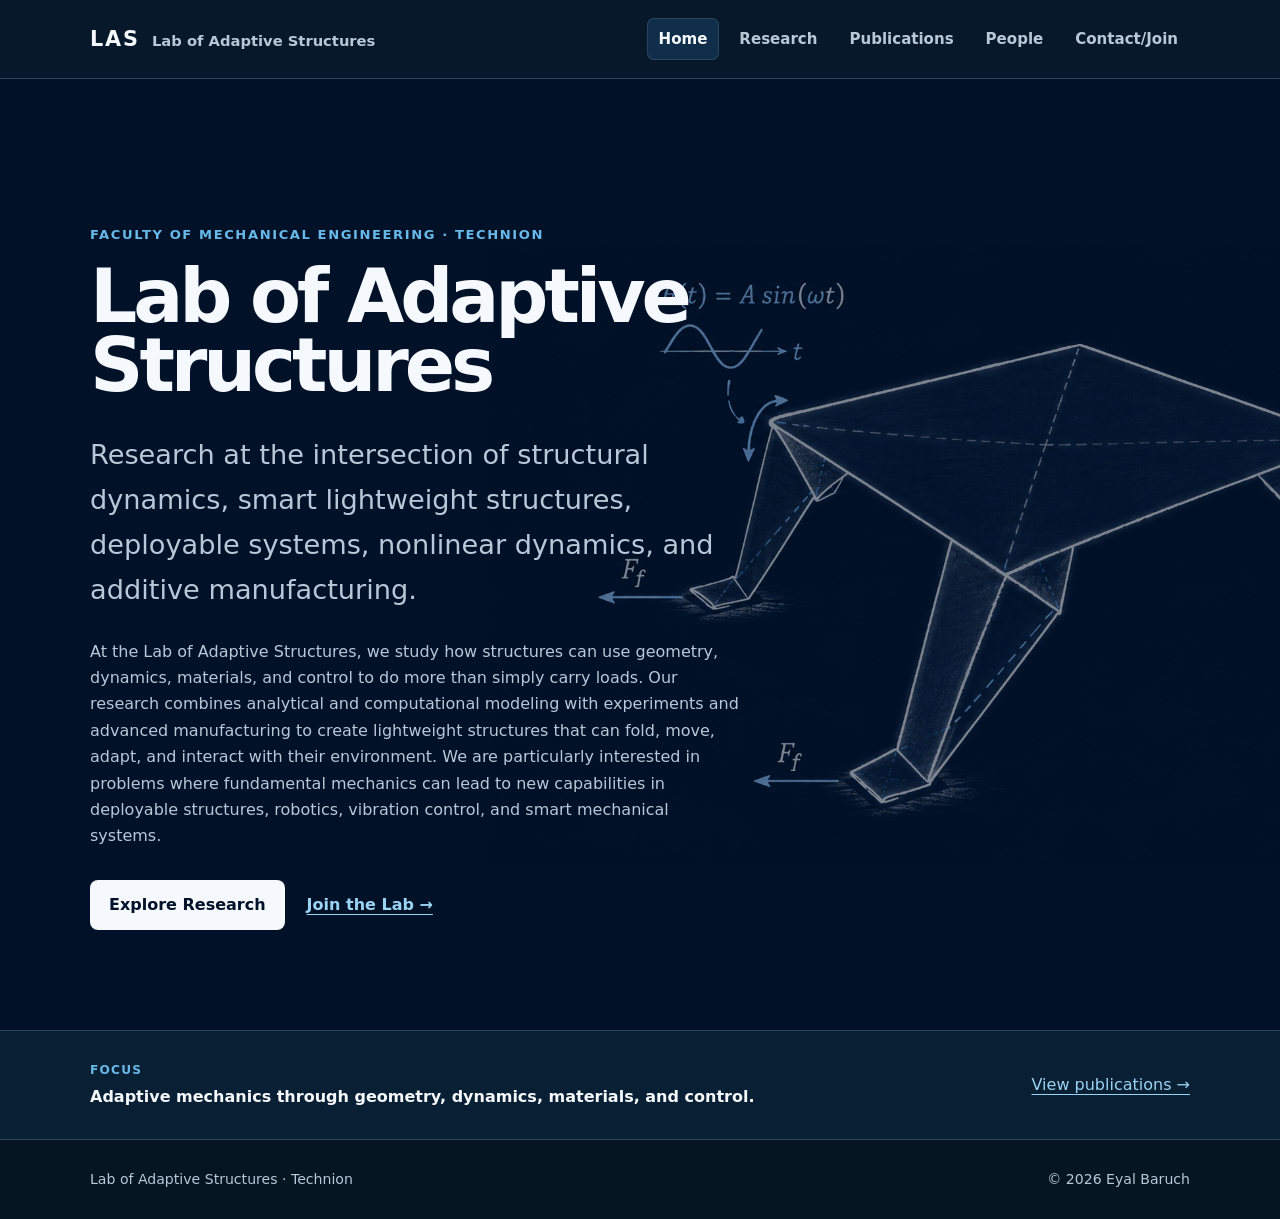
==== index.html @ caf83602 "Add social sharing preview metadata" ====
<!doctype html>
<html lang="en">
<head>
  <meta charset="utf-8">
  <meta name="viewport" content="width=device-width, initial-scale=1">
  <meta name="description" content="Lab of Adaptive Structures at the Technion — structural dynamics, deployable systems, smart structures, and additive manufacturing.">
  <link rel="canonical" href="https://lastechnion.com/">
  <meta property="og:type" content="website">
  <meta property="og:site_name" content="Lab of Adaptive Structures">
  <meta property="og:url" content="https://lastechnion.com/">
  <meta property="og:title" content="Lab of Adaptive Structures | Technion">
  <meta property="og:description" content="Research at the intersection of structural dynamics, smart lightweight structures, deployable systems, nonlinear dynamics, and additive manufacturing.">
  <meta property="og:image" content="https://lastechnion.com/origami_structure.png">
  <meta property="og:image:alt" content="Origami-inspired adaptive structure schematic from the Lab of Adaptive Structures">
  <meta name="twitter:card" content="summary_large_image">
  <meta name="twitter:title" content="Lab of Adaptive Structures | Technion">
  <meta name="twitter:description" content="Research at the intersection of structural dynamics, smart lightweight structures, deployable systems, nonlinear dynamics, and additive manufacturing.">
  <meta name="twitter:image" content="https://lastechnion.com/origami_structure.png">
  <title>Lab of Adaptive Structures | Technion</title>
  <link rel="stylesheet" href="styles.css">
<style>
  .home-hero { position: relative; }
  .home-hero h1 { font-size: clamp(3rem, 5.8vw, 5.8rem); }
  .home-hero .lead { max-width: 650px; }
  .home-about { max-width: 650px; color: var(--muted); margin: 26px 0 30px; }
  .home-hero > div { position: relative; z-index: 2; }
  .hero-art { position: absolute; z-index: 1; width: 100%; right: -400px; top: 50%; transform: translateY(-50%); margin: 0; padding: 0; border: none; background: none; box-shadow: none; opacity: 0.5; pointer-events: none; }
  .hero-art img { display: block; width: 100%; height: auto; }
  .hero-art figcaption { display: none; }

  @media (max-width: 800px) {
    .home-hero {
      display: flex;
      flex-direction: column;
    }
    .home-hero > div {
      display: contents;
    }
    .home-hero .eyebrow { order: 1; }
    .home-hero h1 { order: 2; }
    .home-hero .lead { order: 3; }
    .hero-art {
      order: 4;
      position: static;
      width: 100%;
      right: auto;
      top: auto;
      transform: none;
      margin: 18px 0 0;
      opacity: 0.6;
    }
    .home-about { order: 5; }
    .hero-links { order: 6; }
  }
</style>
</head>
<body>
  <header class="site-header"><div class="container nav-wrap"><a class="brand" href="index.html"><span class="brand-mark">LAS</span><span class="brand-name">Lab of Adaptive Structures</span></a><nav aria-label="Primary navigation"><a class="active" href="index.html">Home</a><a href="research.html">Research</a><a href="publications.html">Publications</a><a href="people.html">People</a><a href="contact.html">Contact/Join</a></nav></div></header>
  <main class="home-main"><section class="hero container home-hero"><div><p class="eyebrow">Faculty of Mechanical Engineering · Technion</p><h1>Lab of Adaptive<br>Structures</h1><p class="lead">Research at the intersection of structural dynamics, smart lightweight structures, deployable systems, nonlinear dynamics, and additive manufacturing.</p><p class="home-about">At the Lab of Adaptive Structures, we study how structures can use geometry, dynamics, materials, and control to do more than simply carry loads. Our research combines analytical and computational modeling with experiments and advanced manufacturing to create lightweight structures that can fold, move, adapt, and interact with their environment. We are particularly interested in problems where fundamental mechanics can lead to new capabilities in deployable structures, robotics, vibration control, and smart mechanical systems.</p><!-- <p class="pi-line">Led by Dr. Eyal Baruch</p> --><div class="hero-links"><a class="button" href="research.html">Explore Research</a><a class="text-link" href="contact.html">Join the Lab →</a></div></div><figure class="hero-art"><img src="/origami_structure.png?v=2" alt="Schematic of a four-legged origami robot with friction vectors at its feet and sinusoidal excitation at one fold joint"><figcaption>Origami-inspired adaptive locomotion concept.</figcaption></figure></section><section class="home-strip"><div class="container home-strip-inner"><div><span class="strip-label">Focus</span><strong>Adaptive mechanics through geometry, dynamics, materials, and control.</strong></div><a href="publications.html">View publications →</a></div></section></main>
  <footer><div class="container footer-wrap"><span>Lab of Adaptive Structures · Technion</span><span>© 2026 Eyal Baruch</span></div></footer>
</body>
</html>
---- styles.css ----
:root {
  --bg: #011128;
  --surface:#0d263d;
  --surface-2: #102e49;
  --text: #f5f8fc;
  --muted: #b9c8d8;
  --line: #29445d;
  --accent: #68b9e8;
  --accent-soft: #9bd3f2;
  --max: 1100px;
}

* { box-sizing: border-box; }
html { scroll-behavior: smooth; }
body {
  margin: 0;
  min-height: 100vh;
  font-family: Inter, ui-sans-serif, system-ui, -apple-system, BlinkMacSystemFont, "Segoe UI", sans-serif;
  color: var(--text);
  background: var(--bg);
  line-height: 1.65;
}
a { color: var(--accent-soft); text-decoration-thickness: 1px; text-underline-offset: 4px; }
a:hover { color: #d7effd; }
.container { width: min(var(--max), calc(100% - 42px)); margin: 0 auto; }

.site-header {
  position: sticky;
  top: 0;
  z-index: 10;
  background: rgba(7,26,43,.96);
  border-bottom: 1px solid var(--line);
  backdrop-filter: blur(10px);
}
.nav-wrap { min-height: 78px; display: flex; align-items: center; justify-content: space-between; gap: 28px; }
.brand { display: flex; align-items: baseline; gap: 12px; color: var(--text); text-decoration: none; white-space: nowrap; }
.brand-mark { font-size: 1.3rem; font-weight: 850; letter-spacing: .09em; }
.brand-name { font-size: .92rem; color: var(--muted); font-weight: 600; }
nav { display: flex; align-items: center; gap: 8px; flex-wrap: wrap; }
nav a { color: var(--muted); text-decoration: none; padding: 9px 12px; border-radius: 7px; font-size: .94rem; font-weight: 620; }
nav a:hover { color: var(--text); background: var(--surface); }
nav a.active { color: var(--text); background: var(--surface-2); box-shadow: inset 0 0 0 1px var(--line); }

.home-main { min-height: calc(100vh - 151px); display: flex; flex-direction: column; }
.hero { padding: clamp(80px, 12vw, 145px) 0 100px; flex: 1; }
.eyebrow { margin: 0 0 16px; color: var(--accent); font-size: .82rem; font-weight: 750; text-transform: uppercase; letter-spacing: .12em; }
h1 { margin: 0; font-size: clamp(3.3rem, 8vw, 7.1rem); line-height: .94; letter-spacing: -.055em; }
.lead { max-width: 800px; margin: 32px 0 16px; font-size: clamp(1.18rem, 2.3vw, 1.7rem); color: var(--muted); }
.pi-line { color: var(--text); font-weight: 650; margin: 0 0 34px; }
.hero-links { display: flex; align-items: center; gap: 22px; flex-wrap: wrap; }
.button { display: inline-block; background: var(--text); color: var(--bg); padding: 12px 19px; border-radius: 8px; text-decoration: none; font-weight: 750; }
.button:hover { color: var(--bg); background: #dceaf5; }
.text-link { font-weight: 650; }

.home-strip { border-top: 1px solid var(--line); background: #091f33; }
.home-strip-inner { min-height: 108px; display: flex; align-items: center; justify-content: space-between; gap: 30px; }
.home-strip-inner > div { display: grid; gap: 4px; }
.strip-label { color: var(--accent); text-transform: uppercase; letter-spacing: .1em; font-size: .76rem; font-weight: 750; }

.page-main { min-height: calc(100vh - 151px); }
.page-intro { padding: 82px 0 46px; border-bottom: 1px solid var(--line); }
.page-intro h1, .detail-title, .cv-title { font-size: clamp(2.8rem, 6vw, 5.1rem); line-height: 1; }
.page-intro .lead { margin-bottom: 0; }
.page-section { padding: 55px 0 85px; }
h2 { margin-top: 0; letter-spacing: -.025em; }
h3 { margin-top: 0; }
p { margin-top: 0; }

.research-grid { display: grid; grid-template-columns: repeat(2, minmax(0, 1fr)); gap: 16px; }
.card { padding: 26px; border: 1px solid var(--line); border-radius: 12px; background: var(--surface); }
.card h2 { font-size: 1.22rem; margin-bottom: 10px; }
.card p { color: var(--muted); margin-bottom: 0; }
.clickable-card { padding: 0; }
.card-link-block { display: block; height: 100%; padding: 26px; color: inherit; text-decoration: none; }
.clickable-card:hover, .clickable-card:focus-within { border-color: #4d7392; background: var(--surface-2); transform: translateY(-1px); }
.card-cta { display: block; margin-top: 18px; color: var(--accent); font-weight: 700; }
.research-card-head { display: flex; align-items: center; gap: 12px; min-height: 40px; }
.research-card-head h2 { margin: 0; }
.research-icon { width: 60px; height: 60px; object-fit: contain; flex-shrink: 0; }
.research-summary { margin: 16px 0 0; }

.publication-list { margin: 0; padding-left: 1.45rem; max-width: 1000px; }
.publication-list li { padding: 21px 0 24px 10px; border-top: 1px solid var(--line); color: var(--muted); }
.publication-list li:first-child { border-top: 0; }
.publication-list strong, .publication-list em { color: var(--text); }
.publication-list a { margin-left: 5px; white-space: nowrap; }

.people-grid { display: grid; grid-template-columns: repeat(2, minmax(0, 1fr)); gap: 18px; }
.person-card { display: grid; grid-template-columns: 150px 1fr; gap: 28px; padding: 28px; border: 1px solid var(--line); border-radius: 12px; background: var(--surface); }
.person-card h2 { margin-bottom: 5px; }
.initials { width: 72px; height: 72px; border-radius: 50%; display: grid; place-items: center; background: var(--accent); color: var(--bg); font-weight: 850; font-size: 1.15rem; }
.person-photo {
  width: 150px;
  height: 150px;
  border-radius: 12px;
  object-fit: cover;
}
.role { color: var(--accent-soft); font-weight: 650; }
.muted-card { background: #0a2135; }
.muted-card .initials { background: #29445d; color: var(--text); }

.cv-page, .detail-page { padding: 78px 0 90px; max-width: 900px; }
.cv-title, .detail-title { margin: 0 0 20px; }
.cv-section { padding: 36px 0; border-top: 1px solid var(--line); }
.cv-section h2 { margin-bottom: 18px; font-size: 1.55rem; }
.cv-section p, .cv-section li { color: var(--muted); }
.cv-section strong, .cv-section em { color: var(--text); }
.cv-section ul { padding-left: 1.2rem; }
.feature-figure { margin: 40px 0 0; padding: 16px; background: var(--surface); border: 1px solid var(--line); border-radius: 12px; }
.feature-figure img { display: block; width: 100%; height: auto; border-radius: 8px; background: white; }
.feature-figure figcaption { margin-top: 12px; color: var(--muted); font-size: .92rem; }

footer { border-top: 1px solid var(--line); padding: 28px 0; color: var(--muted); font-size: .88rem; background: #061522; }
.footer-wrap { display: flex; justify-content: space-between; gap: 20px; }
.research-hero {
  position: relative;
  min-height: 650px;
}

.research-text,
.research-intro,
.research-body {
  position: relative;
  z-index: 2;
  max-width: 650px;
}

.research-art {
  position: absolute;
  z-index: 1;

  width: 80%;
  right: -350px;
  top: 50%;
  transform: translateY(-50%);

  margin: 0;
  opacity: 0.5;
  pointer-events: none;
}
.research-art img {
  display: block;
  width: 100%;
  height: auto;
}



@media (max-width: 800px) {
  .nav-wrap { align-items: flex-start; flex-direction: column; padding: 15px 0; gap: 10px; }
  .brand-name { display: none; }
  nav { width: 100%; overflow-x: auto; flex-wrap: nowrap; padding-bottom: 3px; }
  nav a { white-space: nowrap; }
  .research-grid, .people-grid { grid-template-columns: 1fr; }
  .home-strip-inner { align-items: flex-start; flex-direction: column; padding: 25px 0; }
  .footer-wrap { flex-direction: column; }

  .research-hero { min-height: auto; }
  .research-text,
  .research-intro,
  .research-body { max-width: none; }
  .research-art {
    position: static;
    width: 100%;
    right: auto;
    top: auto;
    transform: none;
    margin: 24px 0 28px;
    opacity: 0.65;
  }
}
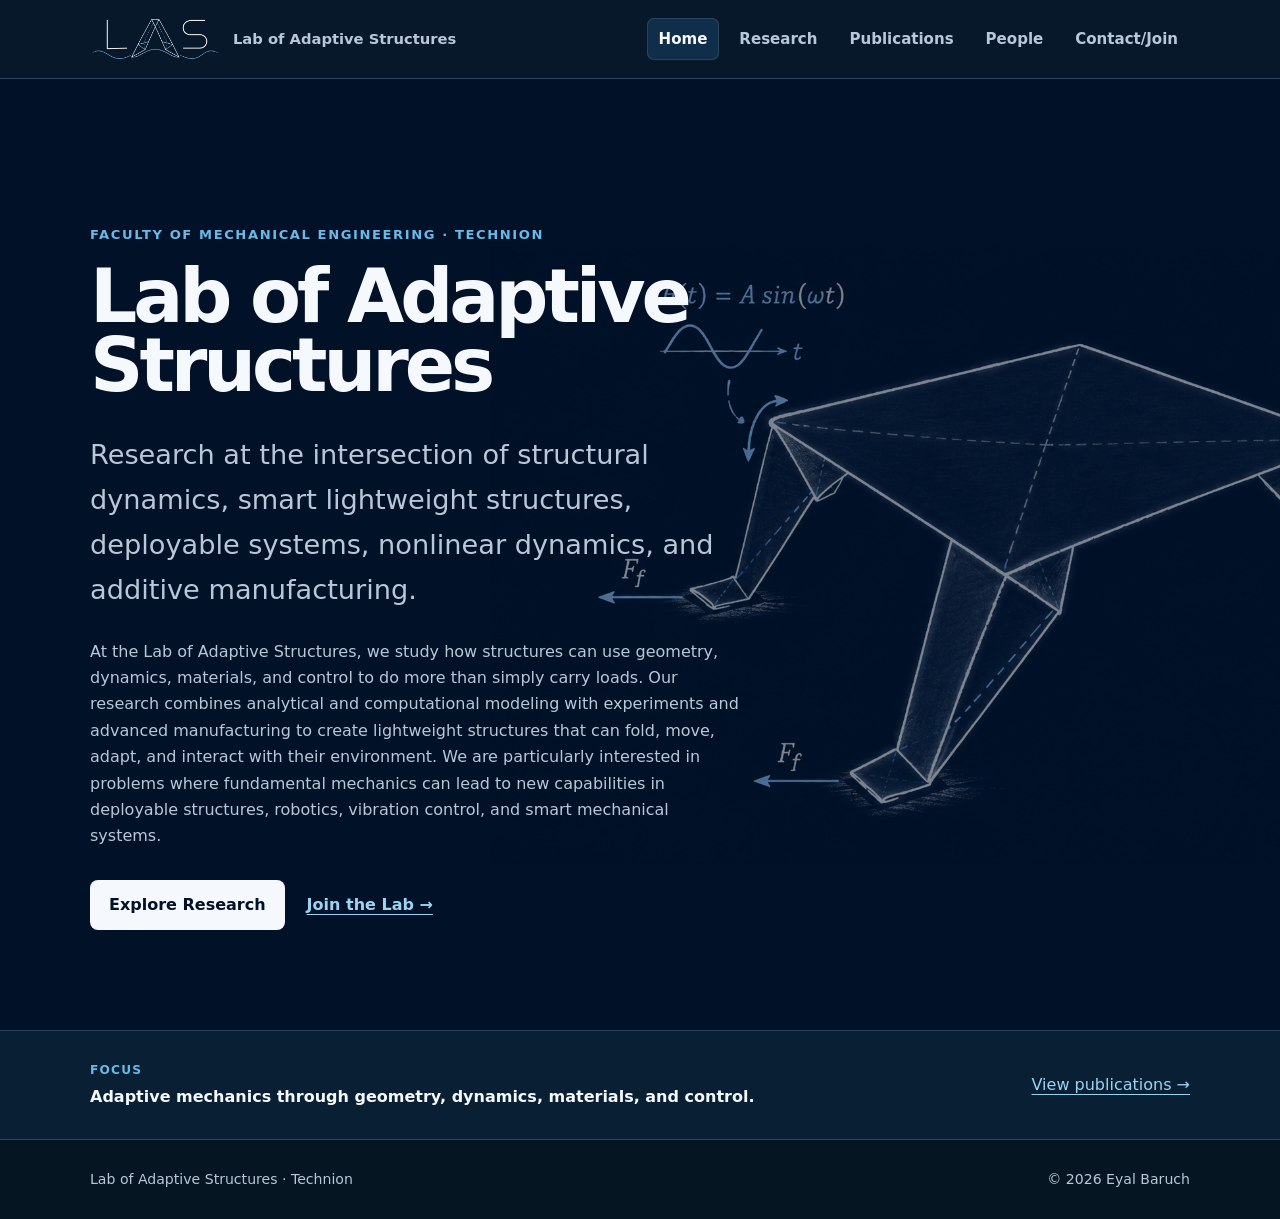
==== commit 7a4040f6: "Add LAS logo and favicon to home page" ====
--- a/index.html
+++ b/index.html
@@ -10,14 +10,21 @@
   <meta property="og:url" content="https://lastechnion.com/">
   <meta property="og:title" content="Lab of Adaptive Structures | Technion">
   <meta property="og:description" content="Research at the intersection of structural dynamics, smart lightweight structures, deployable systems, nonlinear dynamics, and additive manufacturing.">
-  <meta property="og:image" content="https://lastechnion.com/origami_structure.png">
+  <meta property="og:image" content="https://lastechnion.com/origami_preview3.jpg?v=3">
+  <meta property="og:image:secure_url" content="https://lastechnion.com/origami_preview3.jpg?v=3">
+  <meta property="og:image:type" content="image/jpeg">
+  <meta property="og:image:width" content="1200">
+  <meta property="og:image:height" content="630">
   <meta property="og:image:alt" content="Origami-inspired adaptive structure schematic from the Lab of Adaptive Structures">
   <meta name="twitter:card" content="summary_large_image">
   <meta name="twitter:title" content="Lab of Adaptive Structures | Technion">
   <meta name="twitter:description" content="Research at the intersection of structural dynamics, smart lightweight structures, deployable systems, nonlinear dynamics, and additive manufacturing.">
-  <meta name="twitter:image" content="https://lastechnion.com/origami_structure.png">
+  <meta name="twitter:image" content="https://lastechnion.com/origami_preview3.jpg?v=3">
+  <link rel="icon" href="/favicon.ico" sizes="any">
+  <link rel="icon" type="image/png" href="/las-icon.png">
+  <link rel="apple-touch-icon" href="/las-icon.png">
   <title>Lab of Adaptive Structures | Technion</title>
-  <link rel="stylesheet" href="styles.css">
+  <link rel="stylesheet" href="styles.css?v=6">
 <style>
   .home-hero { position: relative; }
   .home-hero h1 { font-size: clamp(3rem, 5.8vw, 5.8rem); }
@@ -55,8 +62,8 @@
 </style>
 </head>
 <body>
-  <header class="site-header"><div class="container nav-wrap"><a class="brand" href="index.html"><span class="brand-mark">LAS</span><span class="brand-name">Lab of Adaptive Structures</span></a><nav aria-label="Primary navigation"><a class="active" href="index.html">Home</a><a href="research.html">Research</a><a href="publications.html">Publications</a><a href="people.html">People</a><a href="contact.html">Contact/Join</a></nav></div></header>
+  <header class="site-header"><div class="container nav-wrap"><a class="brand" href="index.html"><img class="brand-logo" src="/las-logo-header.png" alt="LAS"><span class="brand-name">Lab of Adaptive Structures</span></a><nav aria-label="Primary navigation"><a class="active" href="index.html">Home</a><a href="research.html">Research</a><a href="publications.html">Publications</a><a href="people.html">People</a><a href="contact.html">Contact/Join</a></nav></div></header>
   <main class="home-main"><section class="hero container home-hero"><div><p class="eyebrow">Faculty of Mechanical Engineering · Technion</p><h1>Lab of Adaptive<br>Structures</h1><p class="lead">Research at the intersection of structural dynamics, smart lightweight structures, deployable systems, nonlinear dynamics, and additive manufacturing.</p><p class="home-about">At the Lab of Adaptive Structures, we study how structures can use geometry, dynamics, materials, and control to do more than simply carry loads. Our research combines analytical and computational modeling with experiments and advanced manufacturing to create lightweight structures that can fold, move, adapt, and interact with their environment. We are particularly interested in problems where fundamental mechanics can lead to new capabilities in deployable structures, robotics, vibration control, and smart mechanical systems.</p><!-- <p class="pi-line">Led by Dr. Eyal Baruch</p> --><div class="hero-links"><a class="button" href="research.html">Explore Research</a><a class="text-link" href="contact.html">Join the Lab →</a></div></div><figure class="hero-art"><img src="/origami_structure.png?v=2" alt="Schematic of a four-legged origami robot with friction vectors at its feet and sinusoidal excitation at one fold joint"><figcaption>Origami-inspired adaptive locomotion concept.</figcaption></figure></section><section class="home-strip"><div class="container home-strip-inner"><div><span class="strip-label">Focus</span><strong>Adaptive mechanics through geometry, dynamics, materials, and control.</strong></div><a href="publications.html">View publications →</a></div></section></main>
   <footer><div class="container footer-wrap"><span>Lab of Adaptive Structures · Technion</span><span>© 2026 Eyal Baruch</span></div></footer>
 </body>
-</html>+</html>
--- a/styles.css
+++ b/styles.css
@@ -33,8 +33,8 @@
   backdrop-filter: blur(10px);
 }
 .nav-wrap { min-height: 78px; display: flex; align-items: center; justify-content: space-between; gap: 28px; }
-.brand { display: flex; align-items: baseline; gap: 12px; color: var(--text); text-decoration: none; white-space: nowrap; }
-.brand-mark { font-size: 1.3rem; font-weight: 850; letter-spacing: .09em; }
+.brand { display: flex; align-items: center; gap: 12px; color: var(--text); text-decoration: none; white-space: nowrap; }
+.brand-logo { display: block; width: auto; height: 44px; object-fit: contain; }
 .brand-name { font-size: .92rem; color: var(--muted); font-weight: 600; }
 nav { display: flex; align-items: center; gap: 8px; flex-wrap: wrap; }
 nav a { color: var(--muted); text-decoration: none; padding: 9px 12px; border-radius: 7px; font-size: .94rem; font-weight: 620; }
@@ -148,6 +148,7 @@
 
 @media (max-width: 800px) {
   .nav-wrap { align-items: flex-start; flex-direction: column; padding: 15px 0; gap: 10px; }
+  .brand-logo { height: 40px; }
   .brand-name { display: none; }
   nav { width: 100%; overflow-x: auto; flex-wrap: nowrap; padding-bottom: 3px; }
   nav a { white-space: nowrap; }
